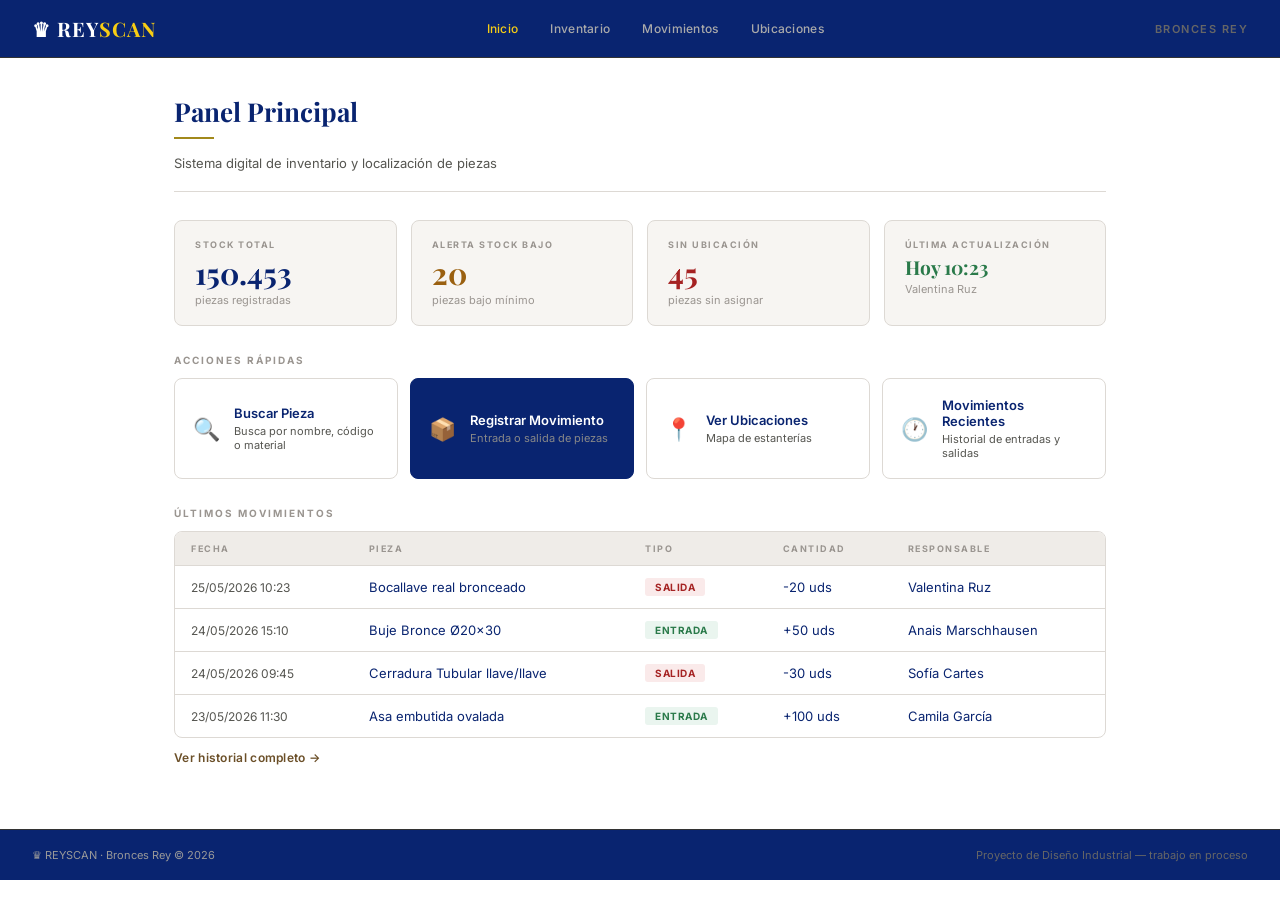
==== index.html @ 9561eb36 "Add files via upload" ====
<!DOCTYPE html>
<html lang="es">
<head>
  <meta charset="UTF-8" />
  <meta name="viewport" content="width=device-width, initial-scale=1.0"/>
  <title>REYSCAN — Sistema de Inventario</title>
  <link rel="stylesheet" href="css/style.css" />
  <link href="https://fonts.googleapis.com/css2?family=Playfair+Display:wght@400;700&family=Inter:wght@400;500;600;700&display=swap" rel="stylesheet"/>
</head>
<body>

  <!-- NAVBAR -->
  <nav class="navbar">
    <div class="logo">♛ REY<span>SCAN</span></div>
    <div class="nav-links">
      <a href="index.html" class="active">Inicio</a>
      <a href="pages/inventario.html">Inventario</a>
      <a href="pages/movimientos.html">Movimientos</a>
      <a href="pages/ubicaciones.html">Ubicaciones</a>
    </div>
    <div class="nav-brand">Bronces Rey</div>
  </nav>

  <!-- MAIN -->
  <main class="container">

    <div class="page-title">
      <h1>Panel Principal</h1>
      <div class="accent-line"></div><p class="subtitle">Sistema digital de inventario y localización de piezas</p>
    </div>

    <!-- STATS -->
    <div class="stats-grid">
      <div class="stat-card">
        <div class="stat-label">Stock Total</div>
        <div class="stat-value">150.453</div>
        <div class="stat-sub">piezas registradas</div>
      </div>
      <div class="stat-card warn">
        <div class="stat-label">Alerta Stock Bajo</div>
        <div class="stat-value">20</div>
        <div class="stat-sub">piezas bajo mínimo</div>
      </div>
      <div class="stat-card danger">
        <div class="stat-label">Sin Ubicación</div>
        <div class="stat-value">45</div>
        <div class="stat-sub">piezas sin asignar</div>
      </div>
      <div class="stat-card ok">
        <div class="stat-label">Última Actualización</div>
        <div class="stat-value" style="font-size:1.2rem">Hoy 10:23</div>
        <div class="stat-sub">Valentina Ruz</div>
      </div>
    </div>

    <!-- ACCIONES RÁPIDAS -->
    <div class="section-title">Acciones rápidas</div>
    <div class="actions-grid">
      <a href="pages/inventario.html" class="action-card">
        <div class="action-icon">🔍</div>
        <div class="action-text">
          <strong>Buscar Pieza</strong>
          <span>Busca por nombre, código o material</span>
        </div>
      </a>
      <a href="pages/movimientos.html#registrar" class="action-card accent">
        <div class="action-icon">📦</div>
        <div class="action-text">
          <strong>Registrar Movimiento</strong>
          <span>Entrada o salida de piezas</span>
        </div>
      </a>
      <a href="pages/ubicaciones.html" class="action-card">
        <div class="action-icon">📍</div>
        <div class="action-text">
          <strong>Ver Ubicaciones</strong>
          <span>Mapa de estanterías</span>
        </div>
      </a>
      <a href="pages/movimientos.html" class="action-card">
        <div class="action-icon">🕐</div>
        <div class="action-text">
          <strong>Movimientos Recientes</strong>
          <span>Historial de entradas y salidas</span>
        </div>
      </a>
    </div>

    <!-- MOVIMIENTOS RECIENTES -->
    <div class="section-title">Últimos movimientos</div>
    <div class="table-wrapper">
      <table class="data-table">
        <thead>
          <tr>
            <th>Fecha</th>
            <th>Pieza</th>
            <th>Tipo</th>
            <th>Cantidad</th>
            <th>Responsable</th>
          </tr>
        </thead>
        <tbody>
          <tr>
            <td class="muted">25/05/2026 10:23</td>
            <td>Bocallave real bronceado</td>
            <td><span class="badge salida">Salida</span></td>
            <td>-20 uds</td>
            <td>Valentina Ruz</td>
          </tr>
          <tr>
            <td class="muted">24/05/2026 15:10</td>
            <td>Buje Bronce Ø20×30</td>
            <td><span class="badge entrada">Entrada</span></td>
            <td>+50 uds</td>
            <td>Anais Marschhausen</td>
          </tr>
          <tr>
            <td class="muted">24/05/2026 09:45</td>
            <td>Cerradura Tubular llave/llave</td>
            <td><span class="badge salida">Salida</span></td>
            <td>-30 uds</td>
            <td>Sofía Cartes</td>
          </tr>
          <tr>
            <td class="muted">23/05/2026 11:30</td>
            <td>Asa embutida ovalada</td>
            <td><span class="badge entrada">Entrada</span></td>
            <td>+100 uds</td>
            <td>Camila García</td>
          </tr>
        </tbody>
      </table>
    </div>
    <a href="pages/movimientos.html" class="link-more">Ver historial completo →</a>

  </main>

  <footer class="footer">
    <span>♛ REYSCAN · Bronces Rey © 2026</span>
    <span>Proyecto de Diseño Industrial — trabajo en proceso</span>
  </footer>

</body>
</html>
---- css/style.css ----
/* =============================================
   REYSCAN — Estilos principales
   Identidad visual: Rey / Bronces Rey
   Paleta: blanco, negro, dorado bronce
   Estado: En desarrollo
   ============================================= */

@import url('https://fonts.googleapis.com/css2?family=Playfair+Display:wght@400;700&family=Inter:wght@400;500;600;700&display=swap');

:root {
  /* Colores principales Rey */
  --bg:       #FFFFFF;
  --bg2:      #F7F5F2;
  --bg3:      #EFECE8;
  --bg4:      #E8E4DF;
  --accent:   #a2891b;   /* dorado bronce — extraído de la imagen de productos */
  --accent2:  #f7cd14;
  --accent-dark: #6B4F28;
  --black:    #092470;
  --text:     #092470;
  --text2:    #555550;
  --text3:    #9A9590;
  --border:   #DDD9D4;
  --border2:  #C8C4BE;

  /* Semánticos */
  --success:  #2A7A4A;
  --success-bg: #EAF5EF;
  --warning:  #9A6010;
  --warning-bg: #FDF3E3;
  --danger:   #a52222;
  --danger-bg: #FAEAEA;
}

* {
  margin: 0;
  padding: 0;
  box-sizing: border-box;
}

body {
  background: var(--bg);
  color: var(--text);
  font-family: 'Inter', sans-serif;
  font-size: 14px;
  min-height: 100vh;
}

/* ---- NAVBAR ---- */
.navbar {
  background: var(--black);
  border-bottom: 1px solid #333;
  display: flex;
  align-items: center;
  justify-content: space-between;
  padding: 0 32px;
  height: 58px;
  position: sticky;
  top: 0;
  z-index: 100;
}

.logo {
  font-family: 'Playfair Display', serif;
  font-size: 20px;
  font-weight: 700;
  letter-spacing: 1px;
  color: #FFFFFF;
  text-decoration: none;
}
.logo span { color: var(--accent2); }

.nav-links {
  display: flex;
  gap: 4px;
}
.nav-links a {
  color: #AAAAAA;
  text-decoration: none;
  font-size: 12px;
  font-weight: 500;
  padding: 6px 14px;
  border-radius: 4px;
  transition: all 0.2s;
  letter-spacing: 0.3px;
}
.nav-links a:hover { color: #FFFFFF; }
.nav-links a.active { color: var(--accent2); }

.nav-brand {
  font-size: 11px;
  font-weight: 600;
  color: #666;
  letter-spacing: 1.5px;
  text-transform: uppercase;
}

/* ---- LAYOUT ---- */
.container {
  max-width: 980px;
  margin: 0 auto;
  padding: 36px 24px 64px;
}

.page-title {
  margin-bottom: 28px;
  padding-bottom: 20px;
  border-bottom: 1px solid var(--border);
}
.page-title h1 {
  font-family: 'Playfair Display', serif;
  font-size: 26px;
  font-weight: 700;
  color: var(--black);
}
.page-title .subtitle {
  font-size: 13px;
  color: var(--text2);
  margin-top: 5px;
}

.section-title {
  font-size: 10px;
  font-weight: 700;
  color: var(--text3);
  letter-spacing: 2px;
  text-transform: uppercase;
  margin: 28px 0 12px;
}

/* ---- STAT CARDS ---- */
.stats-grid {
  display: grid;
  grid-template-columns: repeat(auto-fit, minmax(180px, 1fr));
  gap: 14px;
  margin-bottom: 8px;
}

.stat-card {
  background: var(--bg2);
  border: 1px solid var(--border);
  border-radius: 8px;
  padding: 18px 20px;
}
.stat-label {
  font-size: 9px;
  font-weight: 700;
  letter-spacing: 1.5px;
  text-transform: uppercase;
  color: var(--text3);
  margin-bottom: 8px;
}
.stat-value {
  font-family: 'Playfair Display', serif;
  font-size: 30px;
  font-weight: 700;
  color: var(--black);
  line-height: 1;
}
.stat-sub {
  font-size: 11px;
  color: var(--text3);
  margin-top: 5px;
}
.stat-card.warn  .stat-value { color: var(--warning); }
.stat-card.danger .stat-value { color: var(--danger); }
.stat-card.ok    .stat-value { color: var(--success); }
.stat-card.accent { border-left: 3px solid var(--accent); }

/* ---- ACTION CARDS ---- */
.actions-grid {
  display: grid;
  grid-template-columns: repeat(auto-fit, minmax(210px, 1fr));
  gap: 12px;
}

.action-card {
  background: var(--bg);
  border: 1px solid var(--border);
  border-radius: 8px;
  padding: 18px;
  display: flex;
  align-items: center;
  gap: 14px;
  text-decoration: none;
  color: var(--text);
  transition: all 0.2s;
}
.action-card:hover {
  border-color: var(--accent);
  background: var(--bg2);
  box-shadow: 0 2px 12px rgba(160,120,64,0.10);
}
.action-card.accent {
  background: var(--black);
  border-color: var(--black);
  color: #fff;
}
.action-card.accent:hover {
  background: #2d2d2d;
  border-color: var(--accent2);
}
.action-card.accent .action-text span { color: #888; }

.action-icon { font-size: 22px; flex-shrink: 0; }
.action-text { display: flex; flex-direction: column; gap: 3px; }
.action-text strong { font-size: 13px; font-weight: 600; }
.action-text span { font-size: 11px; color: var(--text2); }

/* ---- TABLE ---- */
.table-wrapper {
  background: var(--bg);
  border: 1px solid var(--border);
  border-radius: 8px;
  overflow: hidden;
}

.data-table {
  width: 100%;
  border-collapse: collapse;
}
.data-table thead th {
  background: var(--bg3);
  padding: 11px 16px;
  text-align: left;
  font-size: 9px;
  font-weight: 700;
  letter-spacing: 1.5px;
  text-transform: uppercase;
  color: var(--text3);
  border-bottom: 1px solid var(--border);
}
.data-table tbody td {
  padding: 12px 16px;
  font-size: 13px;
  border-bottom: 1px solid var(--border);
  color: var(--text);
}
.data-table tbody tr:last-child td { border-bottom: none; }
.data-table tbody tr:hover td { background: var(--bg2); }
.muted { color: var(--text2) !important; font-size: 12px !important; }

/* ---- BADGES ---- */
.badge {
  display: inline-block;
  padding: 3px 10px;
  border-radius: 3px;
  font-size: 10px;
  font-weight: 700;
  letter-spacing: 0.5px;
  text-transform: uppercase;
}
.badge.entrada { background: var(--success-bg); color: var(--success); }
.badge.salida  { background: var(--danger-bg);  color: var(--danger);  }
.badge.bajo    { background: var(--warning-bg); color: var(--warning); }
.badge.ok      { background: var(--success-bg); color: var(--success); }

/* ---- MISC ---- */
.link-more {
  display: inline-block;
  margin-top: 12px;
  font-size: 12px;
  font-weight: 600;
  color: var(--accent-dark);
  text-decoration: none;
  letter-spacing: 0.3px;
}
.link-more:hover { text-decoration: underline; }

/* ---- SEARCH BAR ---- */
.search-bar {
  display: flex;
  gap: 10px;
  margin-bottom: 16px;
}
.search-bar input {
  flex: 1;
  background: var(--bg);
  border: 1px solid var(--border);
  border-radius: 6px;
  padding: 10px 14px;
  color: var(--text);
  font-family: 'Inter', sans-serif;
  font-size: 13px;
  outline: none;
  transition: border-color 0.2s;
}
.search-bar input::placeholder { color: var(--text3); }
.search-bar input:focus { border-color: var(--accent); }
.search-bar select {
  background: var(--bg);
  border: 1px solid var(--border);
  border-radius: 6px;
  padding: 10px 14px;
  color: var(--text2);
  font-family: 'Inter', sans-serif;
  font-size: 12px;
  outline: none;
}
.search-bar select:focus { border-color: var(--accent); }

/* ---- FORM ---- */
.form-section {
  background: var(--bg2);
  border: 1px solid var(--border);
  border-radius: 8px;
  padding: 22px;
  max-width: 520px;
}
.form-group { margin-bottom: 16px; }
.form-group label {
  display: block;
  font-size: 10px;
  font-weight: 700;
  color: var(--text3);
  letter-spacing: 1.5px;
  text-transform: uppercase;
  margin-bottom: 6px;
}
.form-group input,
.form-group select {
  width: 100%;
  background: var(--bg);
  border: 1px solid var(--border);
  border-radius: 6px;
  padding: 10px 14px;
  color: var(--text);
  font-family: 'Inter', sans-serif;
  font-size: 13px;
  outline: none;
  transition: border-color 0.2s;
}
.form-group input:focus,
.form-group select:focus { border-color: var(--accent); }

.btn {
  display: inline-block;
  padding: 11px 24px;
  border-radius: 6px;
  font-family: 'Inter', sans-serif;
  font-size: 12px;
  font-weight: 700;
  letter-spacing: 0.8px;
  text-transform: uppercase;
  border: none;
  cursor: pointer;
  text-decoration: none;
  transition: all 0.2s;
}
.btn-primary { background: var(--black); color: #fff; }
.btn-primary:hover { background: #333; }
.btn-secondary {
  background: var(--bg);
  color: var(--text2);
  border: 1px solid var(--border);
}
.btn-secondary:hover { border-color: var(--accent); color: var(--accent-dark); }

/* ---- ESTANTERÍAS ---- */
.shelf-section {
  background: var(--bg2);
  border: 1px solid var(--border);
  border-radius: 8px;
  padding: 20px;
  margin-bottom: 16px;
}
.shelf-section h3 {
  font-family: 'Playfair Display', serif;
  font-size: 15px;
  font-weight: 700;
  color: var(--black);
  margin-bottom: 4px;
}
.shelf-section p {
  font-size: 11px;
  color: var(--text2);
  margin-bottom: 14px;
}
.shelf-grid {
  display: grid;
  grid-template-columns: 40px repeat(5, 1fr);
  gap: 6px;
}
.shelf-row-label {
  font-size: 9px;
  font-weight: 700;
  color: var(--text3);
  display: flex;
  align-items: center;
  justify-content: center;
}
.shelf-cell {
  height: 38px;
  border-radius: 5px;
  display: flex;
  align-items: center;
  justify-content: center;
  font-size: 8px;
  font-weight: 600;
  border: 1px solid var(--border);
  cursor: pointer;
  transition: all 0.2s;
  text-align: center;
  padding: 2px;
}
.shelf-cell.empty    { background: var(--bg); color: var(--text3); }
.shelf-cell.occupied { background: #EAF0E8; color: var(--success); border-color: #BDD8B5; }
.shelf-cell.selected { background: var(--black); color: #fff; border-color: var(--black); }
.shelf-cell:hover:not(.selected) { border-color: var(--accent); }

.shelf-col-header {
  display: grid;
  grid-template-columns: 40px repeat(5, 1fr);
  gap: 6px;
  margin-bottom: 4px;
}
.shelf-col-label {
  font-size: 9px;
  font-weight: 700;
  color: var(--text3);
  text-align: center;
}

/* ---- FOOTER ---- */
.footer {
  background: var(--black);
  border-top: 1px solid #333;
  padding: 18px 32px;
  display: flex;
  justify-content: space-between;
  font-size: 11px;
  color: #666;
}
.footer span:first-child { color: #999; }

/* ---- ALERT ---- */
.alert {
  border-radius: 6px;
  padding: 12px 16px;
  font-size: 12px;
  font-weight: 600;
  margin-bottom: 16px;
}
.alert-warn    { background: var(--warning-bg); color: var(--warning); border: 1px solid #E0C080; }
.alert-success { background: var(--success-bg); color: var(--success); border: 1px solid #90C8A0; }

/* ---- DIVIDER CON ACENTO ---- */
.accent-line {
  width: 40px;
  height: 2px;
  background: var(--accent);
  margin: 8px 0 16px;
}
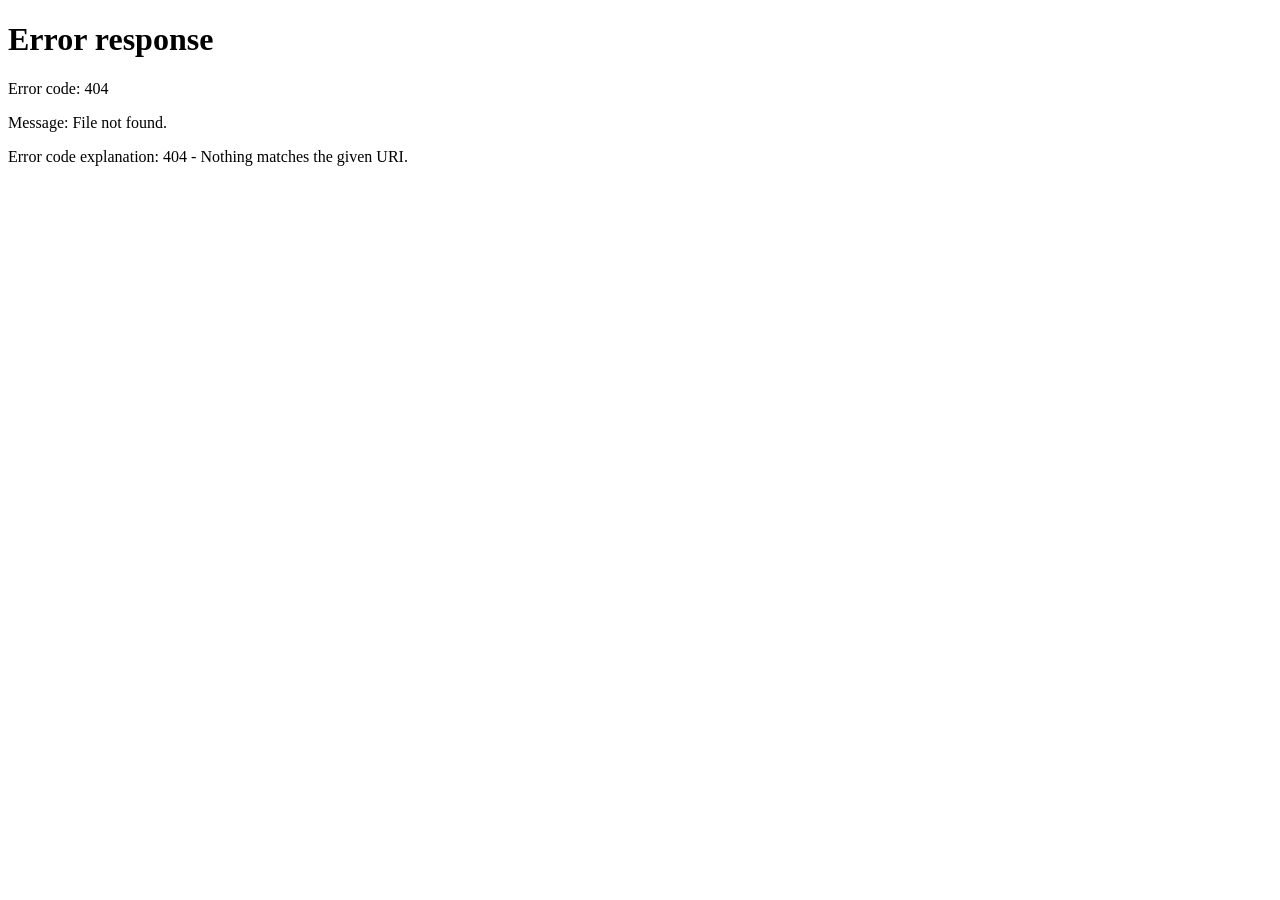
==== commit e46580d5: "Update index.html with new navbar and content" ====
--- a/index.html
+++ b/index.html
@@ -1,144 +1,138 @@
 <!DOCTYPE html>
 <html lang="es">
 <head>
-  <meta charset="UTF-8" />
+  <meta charset="UTF-8"/>
   <meta name="viewport" content="width=device-width, initial-scale=1.0"/>
-  <title>REYSCAN — Sistema de Inventario</title>
-  <link rel="stylesheet" href="css/style.css" />
-  <link href="https://fonts.googleapis.com/css2?family=Playfair+Display:wght@400;700&family=Inter:wght@400;500;600;700&display=swap" rel="stylesheet"/>
+  <title>REYSCAN — Sistema de Inventario · Bronces Rey</title>
+  <link rel="stylesheet" href="css/style.css"/>
+  <link href="https://fonts.googleapis.com/css2?family=Raleway:wght@400;600;700;800&family=Open+Sans:wght@400;500;600&display=swap" rel="stylesheet"/>
 </head>
 <body>
 
-  <!-- NAVBAR -->
-  <nav class="navbar">
-    <div class="logo">♛ REY<span>SCAN</span></div>
-    <div class="nav-links">
-      <a href="index.html" class="active">Inicio</a>
-      <a href="pages/inventario.html">Inventario</a>
-      <a href="pages/movimientos.html">Movimientos</a>
-      <a href="pages/ubicaciones.html">Ubicaciones</a>
+<nav class="navbar">
+  <a href="index.html" class="logo">
+    <span class="logo-crown">♛</span> REY<span>SCAN</span>
+  </a>
+  <div class="nav-links">
+    <a href="index.html" class="active">Inicio</a>
+    <a href="pages/inventario.html">Inventario</a>
+    <a href="pages/movimientos.html">Movimientos</a>
+    <a href="pages/ubicaciones.html">Ubicaciones</a>
+    <a href="pages/cartola.html">Cartola</a>
+  </div>
+  <div class="nav-brand">Bronces Rey</div>
+</nav>
+
+<main class="container">
+  <div class="page-title">
+    <h1>Panel Principal</h1>
+    <div class="gold-line"></div>
+    <p class="subtitle">Sistema digital de inventario y localización de piezas — Planta San Joaquín</p>
+  </div>
+
+  <div class="stats-grid">
+    <div class="stat-card accent">
+      <div class="stat-label">Stock Total</div>
+      <div class="stat-value">150.453</div>
+      <div class="stat-sub">piezas registradas</div>
     </div>
-    <div class="nav-brand">Bronces Rey</div>
-  </nav>
+    <div class="stat-card warn">
+      <div class="stat-label">Alerta Stock Bajo</div>
+      <div class="stat-value">256</div>
+      <div class="stat-sub">piezas bajo mínimo</div>
+    </div>
+    <div class="stat-card danger">
+      <div class="stat-label">Sin Ubicación</div>
+      <div class="stat-value">437</div>
+      <div class="stat-sub">piezas sin asignar</div>
+    </div>
+    <div class="stat-card">
+      <div class="stat-label">Última Actualización</div>
+      <div class="stat-value" style="font-size:1.1rem">Hoy 10:23</div>
+      <div class="stat-sub">Valentina Ruz</div>
+    </div>
+  </div>
 
-  <!-- MAIN -->
-  <main class="container">
+  <div class="section-title">Acciones rápidas</div>
+  <div class="actions-grid">
+    <a href="pages/inventario.html" class="action-card">
+      <div class="action-icon">🔍</div>
+      <div class="action-text">
+        <strong>Buscar Pieza</strong>
+        <span>Por nombre, código o material</span>
+      </div>
+    </a>
+    <a href="pages/movimientos.html#registrar" class="action-card accent">
+      <div class="action-icon">📦</div>
+      <div class="action-text">
+        <strong>Registrar Movimiento</strong>
+        <span>Entrada o salida de piezas</span>
+      </div>
+    </a>
+    <a href="pages/ubicaciones.html" class="action-card">
+      <div class="action-icon">📍</div>
+      <div class="action-text">
+        <strong>Ver Ubicaciones</strong>
+        <span>Mapa de estanterías</span>
+      </div>
+    </a>
+    <a href="pages/movimientos.html" class="action-card">
+      <div class="action-icon">🕐</div>
+      <div class="action-text">
+        <strong>Movimientos Recientes</strong>
+        <span>Historial de entradas y salidas</span>
+      </div>
+    </a>
+  </div>
 
-    <div class="page-title">
-      <h1>Panel Principal</h1>
-      <div class="accent-line"></div><p class="subtitle">Sistema digital de inventario y localización de piezas</p>
-    </div>
+  <div class="section-title">Últimos movimientos</div>
+  <div class="table-wrapper">
+    <table class="data-table">
+      <thead>
+        <tr>
+          <th>Fecha</th><th>Pieza</th><th>Tipo</th><th>Cantidad</th><th>Responsable</th>
+        </tr>
+      </thead>
+      <tbody>
+        <tr>
+          <td class="muted">25/05/2026 10:23</td>
+          <td>Bocallave Real Bronceado</td>
+          <td><span class="badge salida">Salida</span></td>
+          <td>-20 uds</td>
+          <td>Valentina Ruz</td>
+        </tr>
+        <tr>
+          <td class="muted">24/05/2026 15:10</td>
+          <td>Buje Bronce Ø20×30</td>
+          <td><span class="badge entrada">Entrada</span></td>
+          <td>+50 uds</td>
+          <td>Anais Marschhausen</td>
+        </tr>
+        <tr>
+          <td class="muted">24/05/2026 09:45</td>
+          <td>Cerradura Tubular Llave/Llave</td>
+          <td><span class="badge salida">Salida</span></td>
+          <td>-30 uds</td>
+          <td>Sofía Cartes</td>
+        </tr>
+        <tr>
+          <td class="muted">23/05/2026 11:30</td>
+          <td>Asa Embutida Ovalada</td>
+          <td><span class="badge entrada">Entrada</span></td>
+          <td>+100 uds</td>
+          <td>Camila García</td>
+        </tr>
+      </tbody>
+    </table>
+  </div>
+  <a href="pages/movimientos.html" class="link-more">Ver historial completo →</a>
+</main>
 
-    <!-- STATS -->
-    <div class="stats-grid">
-      <div class="stat-card">
-        <div class="stat-label">Stock Total</div>
-        <div class="stat-value">150.453</div>
-        <div class="stat-sub">piezas registradas</div>
-      </div>
-      <div class="stat-card warn">
-        <div class="stat-label">Alerta Stock Bajo</div>
-        <div class="stat-value">20</div>
-        <div class="stat-sub">piezas bajo mínimo</div>
-      </div>
-      <div class="stat-card danger">
-        <div class="stat-label">Sin Ubicación</div>
-        <div class="stat-value">45</div>
-        <div class="stat-sub">piezas sin asignar</div>
-      </div>
-      <div class="stat-card ok">
-        <div class="stat-label">Última Actualización</div>
-        <div class="stat-value" style="font-size:1.2rem">Hoy 10:23</div>
-        <div class="stat-sub">Valentina Ruz</div>
-      </div>
-    </div>
+<footer class="footer">
+  <span>♛ REYSCAN · Bronces Rey © 2026</span>
+  <span>Proyecto Diseño Industrial — trabajo en proceso</span>
+</footer>
 
-    <!-- ACCIONES RÁPIDAS -->
-    <div class="section-title">Acciones rápidas</div>
-    <div class="actions-grid">
-      <a href="pages/inventario.html" class="action-card">
-        <div class="action-icon">🔍</div>
-        <div class="action-text">
-          <strong>Buscar Pieza</strong>
-          <span>Busca por nombre, código o material</span>
-        </div>
-      </a>
-      <a href="pages/movimientos.html#registrar" class="action-card accent">
-        <div class="action-icon">📦</div>
-        <div class="action-text">
-          <strong>Registrar Movimiento</strong>
-          <span>Entrada o salida de piezas</span>
-        </div>
-      </a>
-      <a href="pages/ubicaciones.html" class="action-card">
-        <div class="action-icon">📍</div>
-        <div class="action-text">
-          <strong>Ver Ubicaciones</strong>
-          <span>Mapa de estanterías</span>
-        </div>
-      </a>
-      <a href="pages/movimientos.html" class="action-card">
-        <div class="action-icon">🕐</div>
-        <div class="action-text">
-          <strong>Movimientos Recientes</strong>
-          <span>Historial de entradas y salidas</span>
-        </div>
-      </a>
-    </div>
-
-    <!-- MOVIMIENTOS RECIENTES -->
-    <div class="section-title">Últimos movimientos</div>
-    <div class="table-wrapper">
-      <table class="data-table">
-        <thead>
-          <tr>
-            <th>Fecha</th>
-            <th>Pieza</th>
-            <th>Tipo</th>
-            <th>Cantidad</th>
-            <th>Responsable</th>
-          </tr>
-        </thead>
-        <tbody>
-          <tr>
-            <td class="muted">25/05/2026 10:23</td>
-            <td>Bocallave real bronceado</td>
-            <td><span class="badge salida">Salida</span></td>
-            <td>-20 uds</td>
-            <td>Valentina Ruz</td>
-          </tr>
-          <tr>
-            <td class="muted">24/05/2026 15:10</td>
-            <td>Buje Bronce Ø20×30</td>
-            <td><span class="badge entrada">Entrada</span></td>
-            <td>+50 uds</td>
-            <td>Anais Marschhausen</td>
-          </tr>
-          <tr>
-            <td class="muted">24/05/2026 09:45</td>
-            <td>Cerradura Tubular llave/llave</td>
-            <td><span class="badge salida">Salida</span></td>
-            <td>-30 uds</td>
-            <td>Sofía Cartes</td>
-          </tr>
-          <tr>
-            <td class="muted">23/05/2026 11:30</td>
-            <td>Asa embutida ovalada</td>
-            <td><span class="badge entrada">Entrada</span></td>
-            <td>+100 uds</td>
-            <td>Camila García</td>
-          </tr>
-        </tbody>
-      </table>
-    </div>
-    <a href="pages/movimientos.html" class="link-more">Ver historial completo →</a>
-
-  </main>
-
-  <footer class="footer">
-    <span>♛ REYSCAN · Bronces Rey © 2026</span>
-    <span>Proyecto de Diseño Industrial — trabajo en proceso</span>
-  </footer>
-
+<script src="js/session.js"></script>
 </body>
 </html>
--- a/css/style.css
+++ b/css/style.css
@@ -1,103 +1,103 @@
 /* =============================================
-   REYSCAN — Estilos principales
-   Identidad visual: Rey / Bronces Rey
-   Paleta: blanco, negro, dorado bronce
-   Estado: En desarrollo
+   REYSCAN — Identidad visual Bronces Rey
+   Tipografía: Raleway (headings) + Open Sans (cuerpo)
+   Colores: Azul marino #1B3A6B · Dorado #F5A623
    ============================================= */
 
-@import url('https://fonts.googleapis.com/css2?family=Playfair+Display:wght@400;700&family=Inter:wght@400;500;600;700&display=swap');
+@import url('https://fonts.googleapis.com/css2?family=Raleway:wght@400;600;700;800&family=Open+Sans:wght@400;500;600&display=swap');
 
 :root {
-  /* Colores principales Rey */
-  --bg:       #FFFFFF;
-  --bg2:      #F7F5F2;
-  --bg3:      #EFECE8;
-  --bg4:      #E8E4DF;
-  --accent:   #a2891b;   /* dorado bronce — extraído de la imagen de productos */
-  --accent2:  #f7cd14;
-  --accent-dark: #6B4F28;
-  --black:    #092470;
-  --text:     #092470;
-  --text2:    #555550;
-  --text3:    #9A9590;
-  --border:   #DDD9D4;
-  --border2:  #C8C4BE;
-
-  /* Semánticos */
-  --success:  #2A7A4A;
-  --success-bg: #EAF5EF;
-  --warning:  #9A6010;
-  --warning-bg: #FDF3E3;
-  --danger:   #a52222;
-  --danger-bg: #FAEAEA;
-}
-
-* {
-  margin: 0;
-  padding: 0;
-  box-sizing: border-box;
-}
+  --navy:       #1B3A6B;
+  --navy-dark:  #122850;
+  --navy-mid:   #254D8E;
+  --navy-light: #2E6BAE;
+  --gold:       #F5A623;
+  --gold-dark:  #D4881A;
+  --gold-light: #FAC45A;
+  --gold-pale:  #FEF3DC;
+
+  --bg:         #FFFFFF;
+  --bg2:        #F4F6FA;
+  --bg3:        #E8EDF5;
+  --bg4:        #DDE3EE;
+  --text:       #111827;
+  --text2:      #374151;
+  --text3:      #6B7280;
+  --border:     #D1D9E6;
+  --border2:    #B8C4D8;
+
+  --success:    #166534;
+  --success-bg: #DCFCE7;
+  --danger:     #991B1B;
+  --danger-bg:  #FEE2E2;
+  --warning:    #92400E;
+  --warning-bg: #FEF3C7;
+}
+
+* { margin: 0; padding: 0; box-sizing: border-box; }
 
 body {
   background: var(--bg);
   color: var(--text);
-  font-family: 'Inter', sans-serif;
+  font-family: 'Open Sans', sans-serif;
   font-size: 14px;
   min-height: 100vh;
 }
 
 /* ---- NAVBAR ---- */
 .navbar {
-  background: var(--black);
-  border-bottom: 1px solid #333;
+  background: var(--navy);
   display: flex;
   align-items: center;
   justify-content: space-between;
   padding: 0 32px;
-  height: 58px;
+  height: 60px;
   position: sticky;
   top: 0;
   z-index: 100;
+  box-shadow: 0 2px 8px rgba(27,58,107,0.3);
 }
 
 .logo {
-  font-family: 'Playfair Display', serif;
+  font-family: 'Raleway', sans-serif;
   font-size: 20px;
-  font-weight: 700;
+  font-weight: 800;
   letter-spacing: 1px;
-  color: #FFFFFF;
+  color: #fff;
   text-decoration: none;
-}
-.logo span { color: var(--accent2); }
-
-.nav-links {
   display: flex;
-  gap: 4px;
-}
+  align-items: center;
+  gap: 8px;
+}
+.logo-crown { color: var(--gold); font-size: 18px; }
+.logo span  { color: var(--gold); }
+
+.nav-links { display: flex; gap: 4px; }
 .nav-links a {
-  color: #AAAAAA;
+  color: rgba(255,255,255,0.75);
   text-decoration: none;
-  font-size: 12px;
-  font-weight: 500;
+  font-family: 'Open Sans', sans-serif;
+  font-size: 13px;
+  font-weight: 600;
   padding: 6px 14px;
-  border-radius: 4px;
+  border-radius: 6px;
   transition: all 0.2s;
-  letter-spacing: 0.3px;
-}
-.nav-links a:hover { color: #FFFFFF; }
-.nav-links a.active { color: var(--accent2); }
+}
+.nav-links a:hover  { color: #fff; background: rgba(255,255,255,0.1); }
+.nav-links a.active { color: var(--gold); background: rgba(245,166,35,0.12); }
 
 .nav-brand {
+  font-family: 'Raleway', sans-serif;
   font-size: 11px;
-  font-weight: 600;
-  color: #666;
+  font-weight: 700;
+  color: rgba(255,255,255,0.45);
   letter-spacing: 1.5px;
   text-transform: uppercase;
 }
 
 /* ---- LAYOUT ---- */
 .container {
-  max-width: 980px;
+  max-width: 1000px;
   margin: 0 auto;
   padding: 36px 24px 64px;
 }
@@ -105,24 +105,32 @@
 .page-title {
   margin-bottom: 28px;
   padding-bottom: 20px;
-  border-bottom: 1px solid var(--border);
+  border-bottom: 2px solid var(--bg3);
 }
 .page-title h1 {
-  font-family: 'Playfair Display', serif;
+  font-family: 'Raleway', sans-serif;
   font-size: 26px;
-  font-weight: 700;
-  color: var(--black);
+  font-weight: 800;
+  color: var(--navy);
 }
 .page-title .subtitle {
   font-size: 13px;
-  color: var(--text2);
+  color: var(--text3);
   margin-top: 5px;
 }
+.page-title .gold-line {
+  width: 40px;
+  height: 3px;
+  background: var(--gold);
+  border-radius: 2px;
+  margin: 8px 0 0;
+}
 
 .section-title {
+  font-family: 'Raleway', sans-serif;
   font-size: 10px;
   font-weight: 700;
-  color: var(--text3);
+  color: var(--navy-mid);
   letter-spacing: 2px;
   text-transform: uppercase;
   margin: 28px 0 12px;
@@ -137,35 +145,36 @@
 }
 
 .stat-card {
-  background: var(--bg2);
-  border: 1px solid var(--border);
-  border-radius: 8px;
+  background: var(--bg);
+  border: 1px solid var(--border);
+  border-radius: 10px;
   padding: 18px 20px;
-}
+  border-top: 3px solid var(--navy);
+  transition: box-shadow 0.2s;
+}
+.stat-card:hover { box-shadow: 0 4px 16px rgba(27,58,107,0.1); }
+.stat-card.accent { border-top-color: var(--gold); }
+
 .stat-label {
-  font-size: 9px;
-  font-weight: 700;
-  letter-spacing: 1.5px;
+  font-family: 'Open Sans', sans-serif;
+  font-size: 10px;
+  font-weight: 600;
+  letter-spacing: 1px;
   text-transform: uppercase;
   color: var(--text3);
   margin-bottom: 8px;
 }
 .stat-value {
-  font-family: 'Playfair Display', serif;
+  font-family: 'Raleway', sans-serif;
   font-size: 30px;
-  font-weight: 700;
-  color: var(--black);
+  font-weight: 800;
+  color: var(--navy);
   line-height: 1;
 }
-.stat-sub {
-  font-size: 11px;
-  color: var(--text3);
-  margin-top: 5px;
-}
-.stat-card.warn  .stat-value { color: var(--warning); }
+.stat-sub { font-size: 11px; color: var(--text3); margin-top: 5px; }
+.stat-card.warn   .stat-value { color: var(--warning); }
 .stat-card.danger .stat-value { color: var(--danger); }
-.stat-card.ok    .stat-value { color: var(--success); }
-.stat-card.accent { border-left: 3px solid var(--accent); }
+.stat-card.ok     .stat-value { color: var(--success); }
 
 /* ---- ACTION CARDS ---- */
 .actions-grid {
@@ -173,11 +182,10 @@
   grid-template-columns: repeat(auto-fit, minmax(210px, 1fr));
   gap: 12px;
 }
-
 .action-card {
   background: var(--bg);
   border: 1px solid var(--border);
-  border-radius: 8px;
+  border-radius: 10px;
   padding: 18px;
   display: flex;
   align-items: center;
@@ -187,48 +195,50 @@
   transition: all 0.2s;
 }
 .action-card:hover {
-  border-color: var(--accent);
+  border-color: var(--navy-light);
   background: var(--bg2);
-  box-shadow: 0 2px 12px rgba(160,120,64,0.10);
+  box-shadow: 0 2px 12px rgba(27,58,107,0.1);
+  transform: translateY(-1px);
 }
 .action-card.accent {
-  background: var(--black);
-  border-color: var(--black);
+  background: var(--navy);
+  border-color: var(--navy);
   color: #fff;
 }
-.action-card.accent:hover {
-  background: #2d2d2d;
-  border-color: var(--accent2);
-}
-.action-card.accent .action-text span { color: #888; }
-
-.action-icon { font-size: 22px; flex-shrink: 0; }
+.action-card.accent:hover { background: var(--navy-dark); }
+.action-card.accent strong { color: #fff; }
+.action-card.accent span  { color: rgba(255,255,255,0.7); }
+
+.action-icon { font-size: 24px; flex-shrink: 0; }
 .action-text { display: flex; flex-direction: column; gap: 3px; }
-.action-text strong { font-size: 13px; font-weight: 600; }
-.action-text span { font-size: 11px; color: var(--text2); }
+.action-text strong {
+  font-family: 'Raleway', sans-serif;
+  font-size: 13px;
+  font-weight: 700;
+  color: var(--navy);
+}
+.action-text span { font-size: 11px; color: var(--text3); }
 
 /* ---- TABLE ---- */
 .table-wrapper {
   background: var(--bg);
   border: 1px solid var(--border);
-  border-radius: 8px;
+  border-radius: 10px;
   overflow: hidden;
-}
-
-.data-table {
-  width: 100%;
-  border-collapse: collapse;
-}
+  box-shadow: 0 1px 4px rgba(27,58,107,0.06);
+}
+.data-table { width: 100%; border-collapse: collapse; }
 .data-table thead th {
-  background: var(--bg3);
-  padding: 11px 16px;
+  background: var(--navy);
+  padding: 12px 16px;
   text-align: left;
-  font-size: 9px;
+  font-family: 'Raleway', sans-serif;
+  font-size: 10px;
   font-weight: 700;
   letter-spacing: 1.5px;
   text-transform: uppercase;
-  color: var(--text3);
-  border-bottom: 1px solid var(--border);
+  color: rgba(255,255,255,0.85);
+  border-bottom: 2px solid var(--gold);
 }
 .data-table tbody td {
   padding: 12px 16px;
@@ -238,20 +248,21 @@
 }
 .data-table tbody tr:last-child td { border-bottom: none; }
 .data-table tbody tr:hover td { background: var(--bg2); }
-.muted { color: var(--text2) !important; font-size: 12px !important; }
+.muted { color: var(--text3) !important; font-size: 12px !important; }
 
 /* ---- BADGES ---- */
 .badge {
   display: inline-block;
   padding: 3px 10px;
-  border-radius: 3px;
+  border-radius: 4px;
   font-size: 10px;
   font-weight: 700;
   letter-spacing: 0.5px;
   text-transform: uppercase;
+  font-family: 'Open Sans', sans-serif;
 }
 .badge.entrada { background: var(--success-bg); color: var(--success); }
-.badge.salida  { background: var(--danger-bg);  color: var(--danger);  }
+.badge.salida  { background: var(--danger-bg);  color: var(--danger); }
 .badge.bajo    { background: var(--warning-bg); color: var(--warning); }
 .badge.ok      { background: var(--success-bg); color: var(--success); }
 
@@ -260,59 +271,56 @@
   display: inline-block;
   margin-top: 12px;
   font-size: 12px;
-  font-weight: 600;
-  color: var(--accent-dark);
+  font-weight: 700;
+  color: var(--navy-mid);
   text-decoration: none;
-  letter-spacing: 0.3px;
-}
-.link-more:hover { text-decoration: underline; }
+  font-family: 'Raleway', sans-serif;
+}
+.link-more:hover { color: var(--gold-dark); text-decoration: underline; }
 
 /* ---- SEARCH BAR ---- */
-.search-bar {
-  display: flex;
-  gap: 10px;
-  margin-bottom: 16px;
-}
+.search-bar { display: flex; gap: 10px; margin-bottom: 16px; }
 .search-bar input {
   flex: 1;
   background: var(--bg);
   border: 1px solid var(--border);
-  border-radius: 6px;
+  border-radius: 7px;
   padding: 10px 14px;
   color: var(--text);
-  font-family: 'Inter', sans-serif;
+  font-family: 'Open Sans', sans-serif;
   font-size: 13px;
   outline: none;
   transition: border-color 0.2s;
 }
 .search-bar input::placeholder { color: var(--text3); }
-.search-bar input:focus { border-color: var(--accent); }
+.search-bar input:focus { border-color: var(--navy-light); box-shadow: 0 0 0 3px rgba(46,107,174,0.1); }
 .search-bar select {
   background: var(--bg);
   border: 1px solid var(--border);
-  border-radius: 6px;
+  border-radius: 7px;
   padding: 10px 14px;
   color: var(--text2);
-  font-family: 'Inter', sans-serif;
-  font-size: 12px;
+  font-family: 'Open Sans', sans-serif;
+  font-size: 13px;
   outline: none;
 }
-.search-bar select:focus { border-color: var(--accent); }
+.search-bar select:focus { border-color: var(--navy-light); }
 
 /* ---- FORM ---- */
 .form-section {
   background: var(--bg2);
   border: 1px solid var(--border);
-  border-radius: 8px;
-  padding: 22px;
+  border-radius: 10px;
+  padding: 24px;
   max-width: 520px;
 }
 .form-group { margin-bottom: 16px; }
 .form-group label {
   display: block;
+  font-family: 'Raleway', sans-serif;
   font-size: 10px;
   font-weight: 700;
-  color: var(--text3);
+  color: var(--navy);
   letter-spacing: 1.5px;
   text-transform: uppercase;
   margin-bottom: 6px;
@@ -322,22 +330,22 @@
   width: 100%;
   background: var(--bg);
   border: 1px solid var(--border);
-  border-radius: 6px;
+  border-radius: 7px;
   padding: 10px 14px;
   color: var(--text);
-  font-family: 'Inter', sans-serif;
+  font-family: 'Open Sans', sans-serif;
   font-size: 13px;
   outline: none;
   transition: border-color 0.2s;
 }
 .form-group input:focus,
-.form-group select:focus { border-color: var(--accent); }
+.form-group select:focus { border-color: var(--navy-light); }
 
 .btn {
   display: inline-block;
   padding: 11px 24px;
-  border-radius: 6px;
-  font-family: 'Inter', sans-serif;
+  border-radius: 7px;
+  font-family: 'Raleway', sans-serif;
   font-size: 12px;
   font-weight: 700;
   letter-spacing: 0.8px;
@@ -347,107 +355,162 @@
   text-decoration: none;
   transition: all 0.2s;
 }
-.btn-primary { background: var(--black); color: #fff; }
-.btn-primary:hover { background: #333; }
+.btn-primary { background: var(--navy); color: #fff; }
+.btn-primary:hover { background: var(--navy-dark); box-shadow: 0 4px 12px rgba(27,58,107,0.3); }
+.btn-gold { background: var(--gold); color: var(--navy); }
+.btn-gold:hover { background: var(--gold-dark); }
 .btn-secondary {
   background: var(--bg);
   color: var(--text2);
   border: 1px solid var(--border);
 }
-.btn-secondary:hover { border-color: var(--accent); color: var(--accent-dark); }
-
-/* ---- ESTANTERÍAS ---- */
+.btn-secondary:hover { border-color: var(--navy-light); color: var(--navy); }
+
+/* ---- SHELF MAP ---- */
 .shelf-section {
   background: var(--bg2);
   border: 1px solid var(--border);
-  border-radius: 8px;
+  border-radius: 10px;
   padding: 20px;
   margin-bottom: 16px;
 }
 .shelf-section h3 {
-  font-family: 'Playfair Display', serif;
+  font-family: 'Raleway', sans-serif;
   font-size: 15px;
   font-weight: 700;
-  color: var(--black);
+  color: var(--navy);
   margin-bottom: 4px;
 }
-.shelf-section p {
-  font-size: 11px;
-  color: var(--text2);
-  margin-bottom: 14px;
-}
-.shelf-grid {
-  display: grid;
-  grid-template-columns: 40px repeat(5, 1fr);
-  gap: 6px;
-}
+.shelf-section p { font-size: 11px; color: var(--text3); margin-bottom: 14px; }
+.shelf-grid { display: grid; grid-template-columns: 40px repeat(5, 1fr); gap: 6px; }
 .shelf-row-label {
-  font-size: 9px;
-  font-weight: 700;
-  color: var(--text3);
+  font-size: 9px; font-weight: 700; color: var(--text3);
+  display: flex; align-items: center; justify-content: center;
+}
+.shelf-cell {
+  height: 38px; border-radius: 6px;
+  display: flex; align-items: center; justify-content: center;
+  font-size: 8px; font-weight: 700; border: 1px solid var(--border);
+  cursor: pointer; transition: all 0.2s; text-align: center; padding: 2px;
+}
+.shelf-cell.empty    { background: var(--bg); color: var(--text3); }
+.shelf-cell.occupied { background: #DCFCE7; color: var(--success); border-color: #86EFAC; }
+.shelf-cell.selected { background: var(--navy); color: #fff; border-color: var(--navy-mid); }
+.shelf-cell:hover:not(.selected) { border-color: var(--gold); }
+.shelf-col-header { display: grid; grid-template-columns: 40px repeat(5, 1fr); gap: 6px; margin-bottom: 4px; }
+.shelf-col-label { font-size: 9px; font-weight: 700; color: var(--text3); text-align: center; }
+
+/* ---- 3D VIEWER ---- */
+.viewer-3d-card {
+  background: var(--bg2);
+  border: 1px solid var(--border);
+  border-radius: 10px;
+  overflow: hidden;
+  margin-bottom: 16px;
+}
+.viewer-3d-header {
+  background: var(--navy);
+  padding: 12px 16px;
   display: flex;
   align-items: center;
-  justify-content: center;
-}
-.shelf-cell {
-  height: 38px;
-  border-radius: 5px;
+  justify-content: space-between;
+}
+.viewer-3d-title {
+  font-family: 'Raleway', sans-serif;
+  font-size: 12px;
+  font-weight: 700;
+  color: #fff;
+  letter-spacing: 1px;
+  text-transform: uppercase;
+}
+.viewer-3d-badge {
+  font-size: 9px;
+  font-weight: 700;
+  background: var(--gold);
+  color: var(--navy);
+  padding: 2px 8px;
+  border-radius: 10px;
+  letter-spacing: 0.5px;
+}
+.viewer-3d-body { padding: 0; }
+.viewer-3d-controls {
+  background: var(--bg3);
+  border-top: 1px solid var(--border);
+  padding: 10px 16px;
   display: flex;
+  gap: 8px;
+  flex-wrap: wrap;
   align-items: center;
-  justify-content: center;
-  font-size: 8px;
+}
+.ctrl-btn {
+  background: var(--bg);
+  border: 1px solid var(--border);
+  border-radius: 6px;
+  padding: 5px 12px;
+  font-family: 'Open Sans', sans-serif;
+  font-size: 11px;
   font-weight: 600;
-  border: 1px solid var(--border);
+  color: var(--text2);
   cursor: pointer;
   transition: all 0.2s;
-  text-align: center;
-  padding: 2px;
-}
-.shelf-cell.empty    { background: var(--bg); color: var(--text3); }
-.shelf-cell.occupied { background: #EAF0E8; color: var(--success); border-color: #BDD8B5; }
-.shelf-cell.selected { background: var(--black); color: #fff; border-color: var(--black); }
-.shelf-cell:hover:not(.selected) { border-color: var(--accent); }
-
-.shelf-col-header {
-  display: grid;
-  grid-template-columns: 40px repeat(5, 1fr);
-  gap: 6px;
-  margin-bottom: 4px;
-}
-.shelf-col-label {
-  font-size: 9px;
-  font-weight: 700;
-  color: var(--text3);
-  text-align: center;
-}
-
-/* ---- FOOTER ---- */
-.footer {
-  background: var(--black);
-  border-top: 1px solid #333;
-  padding: 18px 32px;
-  display: flex;
-  justify-content: space-between;
-  font-size: 11px;
-  color: #666;
-}
-.footer span:first-child { color: #999; }
+}
+.ctrl-btn:hover, .ctrl-btn.active {
+  background: var(--navy);
+  border-color: var(--navy);
+  color: #fff;
+}
+.ctrl-sep { color: var(--border2); }
 
 /* ---- ALERT ---- */
 .alert {
-  border-radius: 6px;
+  border-radius: 8px;
   padding: 12px 16px;
   font-size: 12px;
   font-weight: 600;
   margin-bottom: 16px;
-}
-.alert-warn    { background: var(--warning-bg); color: var(--warning); border: 1px solid #E0C080; }
-.alert-success { background: var(--success-bg); color: var(--success); border: 1px solid #90C8A0; }
-
-/* ---- DIVIDER CON ACENTO ---- */
-.accent-line {
-  width: 40px;
-  height: 2px;
-  background: var(--accent);
-  margin: 8px 0 16px;
-}
+  font-family: 'Open Sans', sans-serif;
+}
+.alert-warn    { background: var(--warning-bg); color: var(--warning); border: 1px solid #FCD34D; }
+.alert-success { background: var(--success-bg); color: var(--success); border: 1px solid #86EFAC; }
+
+/* ---- FOOTER ---- */
+.footer {
+  background: var(--navy);
+  border-top: 3px solid var(--gold);
+  padding: 18px 32px;
+  display: flex;
+  justify-content: space-between;
+  align-items: center;
+  font-family: 'Open Sans', sans-serif;
+}
+.footer span { font-size: 11px; color: rgba(255,255,255,0.5); }
+.footer span:first-child { color: rgba(255,255,255,0.8); font-weight: 600; }
+
+/* ---- TABS ---- */
+.tab-btn {
+  background: none;
+  border: none;
+  border-bottom: 3px solid transparent;
+  padding: 10px 18px;
+  font-family: 'Raleway', sans-serif;
+  font-size: 12px;
+  font-weight: 700;
+  color: var(--text3);
+  cursor: pointer;
+  letter-spacing: 0.5px;
+  text-transform: uppercase;
+  margin-bottom: -1px;
+  transition: all 0.2s;
+}
+.tab-btn.active { color: var(--navy); border-bottom-color: var(--gold); }
+.tab-btn:hover:not(.active) { color: var(--navy-mid); }
+
+/* ---- GOLD ACCENT LINE ---- */
+.gold-accent {
+  display: inline-block;
+  width: 36px;
+  height: 3px;
+  background: var(--gold);
+  border-radius: 2px;
+  margin: 6px 0 14px;
+}
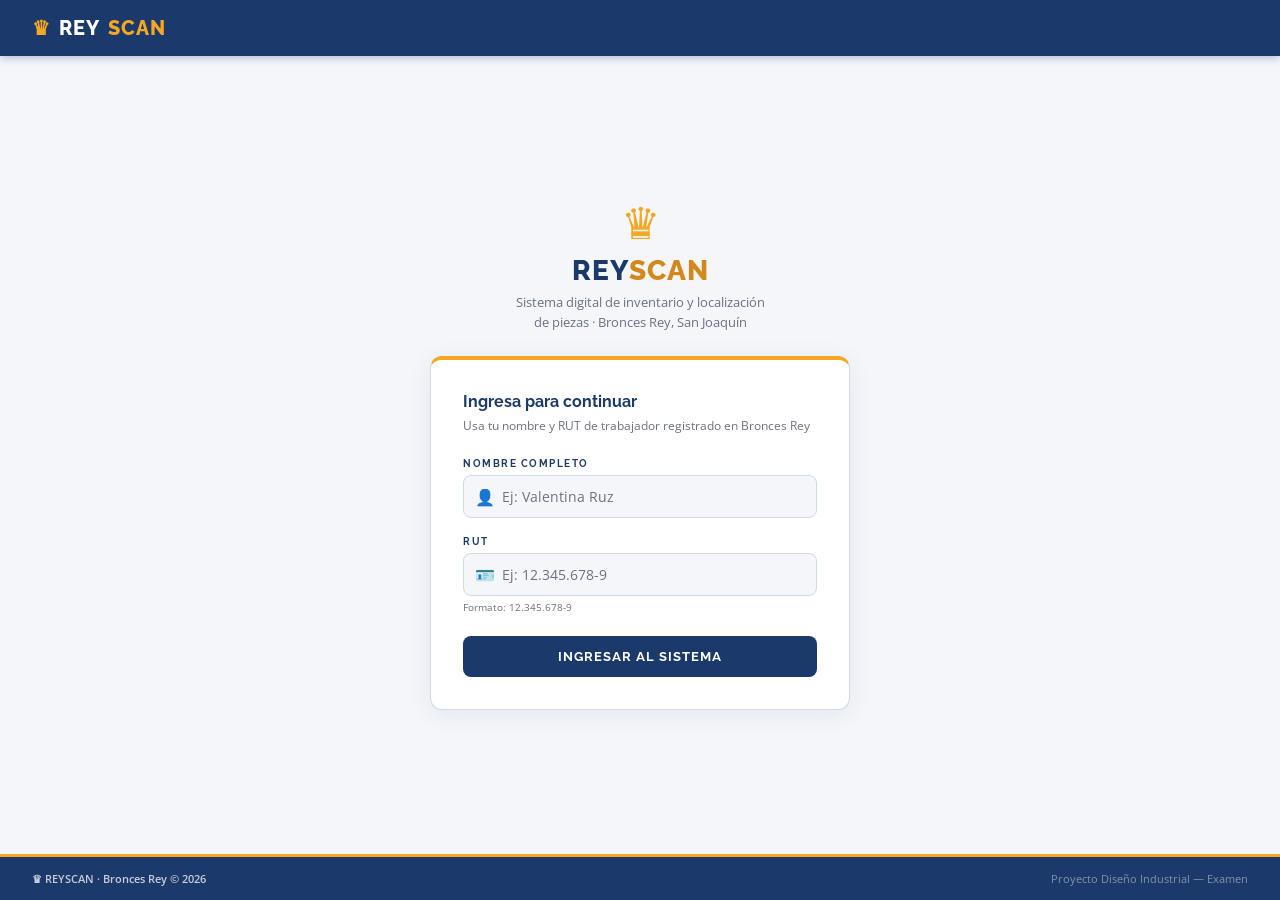
==== commit baeb0ee8: "Update index.html" ====
--- a/index.html
+++ b/index.html
@@ -14,11 +14,12 @@
     <span class="logo-crown">♛</span> REY<span>SCAN</span>
   </a>
   <div class="nav-links">
-    <a href="index.html" class="active">Inicio</a>
+    <a href="index.html">Inicio</a>
     <a href="pages/inventario.html">Inventario</a>
     <a href="pages/movimientos.html">Movimientos</a>
     <a href="pages/ubicaciones.html">Ubicaciones</a>
     <a href="pages/cartola.html">Cartola</a>
+    <a href="pages/scanner.html">Escáner</a>
   </div>
   <div class="nav-brand">Bronces Rey</div>
 </nav>
@@ -38,12 +39,12 @@
     </div>
     <div class="stat-card warn">
       <div class="stat-label">Alerta Stock Bajo</div>
-      <div class="stat-value">256</div>
+      <div class="stat-value">20</div>
       <div class="stat-sub">piezas bajo mínimo</div>
     </div>
     <div class="stat-card danger">
       <div class="stat-label">Sin Ubicación</div>
-      <div class="stat-value">437</div>
+      <div class="stat-value">45</div>
       <div class="stat-sub">piezas sin asignar</div>
     </div>
     <div class="stat-card">
@@ -130,7 +131,7 @@
 
 <footer class="footer">
   <span>♛ REYSCAN · Bronces Rey © 2026</span>
-  <span>Proyecto Diseño Industrial — trabajo en proceso</span>
+  <span>Proyecto Diseño Industrial — Examen</span>
 </footer>
 
 <script src="js/session.js"></script>
